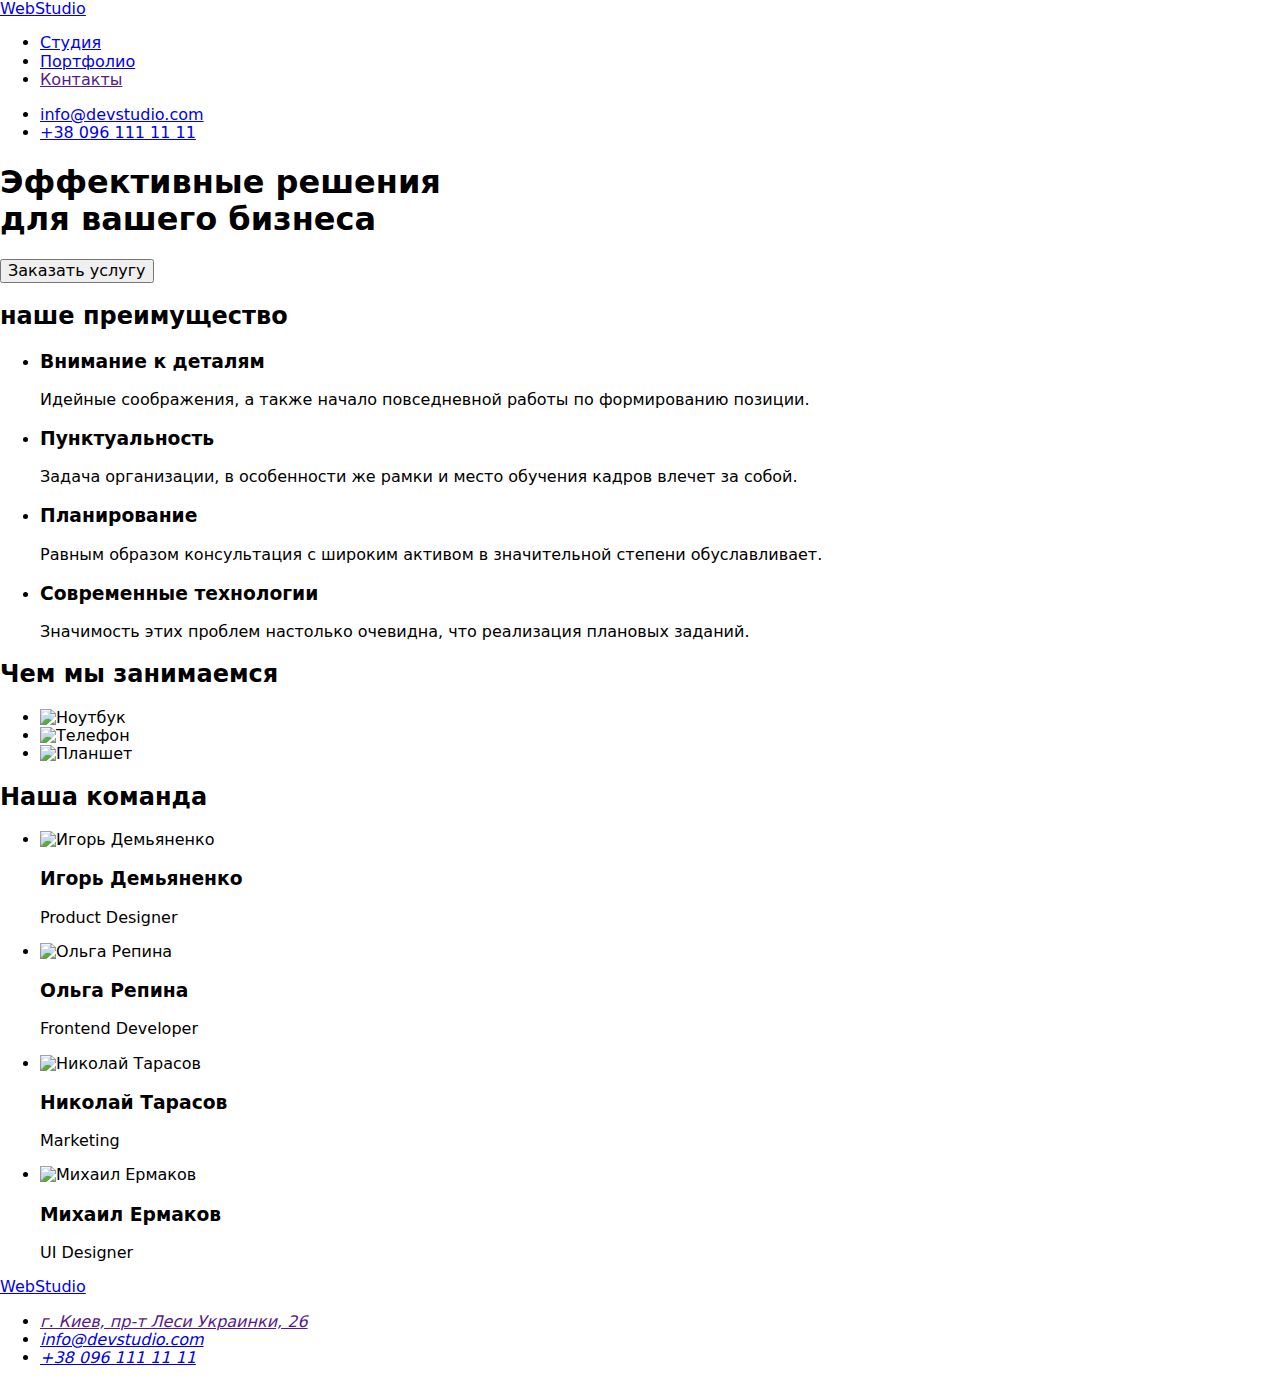
==== index.html @ e3a3846b "Create index.html" ====
<!DOCTYPE html>
<html lang="ru">
  <head>
    <link
      rel="stylesheet"
      href="https://cdn.jsdelivr.net/npm/modern-normalize@1.1.0/modern-normalize.css"
    />
    <link rel="preconnect" href="https://fonts.googleapis.com" />
    <link rel="preconnect" href="https://fonts.gstatic.com" crossorigin />
    <link
      href="https://fonts.googleapis.com/css2?family=Raleway:wght@700&family=Roboto:wght@400;500;700;900&display=swap"
      rel="stylesheet"
    />
    <meta charset="UTF-8" />
    <meta http-equiv="X-UA-Compatible" content="IE=edge" />
    <meta name="viewport" content="width=device-width, initial-scale=1.0" />
    <title>Студия</title>
    <link rel="stylesheet" href="./css/style.css" />
  </head>
  <body>
    <!--Шапка-->
    <header class="header-page">
      <div class="container main-nav">
        <a class="logo" href="./index.html"
          >Web<span class="logo-black">Studio</span></a
        >
        <nav class="nav">
          <ul class="site-nav">
            <li class="item">
              <a class="site-nav-link current" href="./index.html">Студия</a>
            </li>
            <li class="item">
              <a class="site-nav-link" href="./portfolio.html">Портфолио</a>
            </li>
            <li class="item"><a class="site-nav-link" href="">Контакты</a></li>
          </ul>
        </nav>
        <ul class="header-contacts">
          <li class="header-contacts-item">
            <a class="header-contacts-link" href="maito:info@devstudio.com"
              >info@devstudio.com</a
            >
          </li>
          <li class="header-contacts-item">
            <a class="header-contacts-link" href="tel:+380961111111"
              >+38 096 111 11 11</a
            >
          </li>
        </ul>
      </div>
    </header>
    <!--Main-->
    <main>
      <!--Заказ услуг-->
      <section class="order">
        <div class="container">
          <h1 class="hero-title">
            Эффективные решения <br />для вашего бизнеса
          </h1>
          <button class="order-btn" type="button">Заказать услугу</button>
        </div>
      </section>
      <!--наше преимущество-->
      <section class="section">
        <div class="container">
          <h2 class="visually-hidden">наше преимущество</h2>
          <ul class="features">
            <li class="features-item">
              <h3 class="features-title">Внимание к деталям</h3>
              <p class="description">
                Идейные соображения, а также начало повседневной работы по
                формированию позиции.
              </p>
            </li>
            <li class="features-item">
              <h3 class="features-title">Пунктуальность</h3>
              <p class="description">
                Задача организации, в особенности же рамки и место обучения
                кадров влечет за собой.
              </p>
            </li>
            <li class="features-item">
              <h3 class="features-title">Планирование</h3>
              <p class="description">
                Равным образом консультация с широким активом в значительной
                степени обуславливает.
              </p>
            </li>
            <li class="features-item">
              <h3 class="features-title">Современные технологии</h3>
              <p class="description">
                Значимость этих проблем настолько очевидна, что реализация
                плановых заданий.
              </p>
            </li>
          </ul>
        </div>
      </section>
      <!--Чем мы занимаемся-->
      <section class="section work-section">
        <div class="container">
          <h2 class="section-title">Чем мы занимаемся</h2>
          <ul class="work">
            <li class="work-item">
              <img
                src="./image/box1.jpg"
                alt="Ноутбук"
                width="370"
                height="294"
              />
            </li>
            <li class="work-item">
              <img
                src="./image/box2.jpg"
                alt="Телефон"
                width="370"
                height="294"
              />
            </li>
            <li class="work-item">
              <img
                src="./image/box3.jpg"
                alt="Планшет"
                width="370"
                height="294"
              />
            </li>
          </ul>
        </div>
      </section>
      <!--Наша команда-->
      <section class="section section-team">
        <div class="container">
          <h2 class="section-title">Наша команда</h2>
          <ul class="team">
            <li class="team-item">
              <img
                src="./image/igor.jpg"
                alt="Игорь Демьяненко"
                width="270"
                height="260"
              />
              <div class="team-container">
                <h3 class="team-title">Игорь Демьяненко</h3>
                <p class="team-profession">Product Designer</p>
              </div>
            </li>
            <li class="team-item">
              <img
                src="./image/olga.jpg"
                alt="Ольга Репина"
                width="270"
                height="260"
              />
              <div class="team-container">
                <h3 class="team-title">Ольга Репина</h3>
                <p class="team-profession">Frontend Developer</p>
              </div>
            </li>
            <li class="team-item">
              <img
                src="./image/nikolaj.jpg"
                alt="Николай Тарасов"
                width="270"
                height="260"
              />
              <div class="team-container">
                <h3 class="team-title">Николай Тарасов</h3>
                <p class="team-profession">Marketing</p>
              </div>
            </li>
            <li class="team-item">
              <img
                src="./image/misha.jpg"
                alt="Михаил Ермаков"
                width="270"
                height="260"
              />
              <div class="team-container">
                <h3 class="team-title">Михаил Ермаков</h3>
                <p class="team-profession">UI Designer</p>
              </div>
            </li>
          </ul>
        </div>
      </section>
    </main>
    <!--Футер-->
    <footer class="footer">
      <div class="container">
        <a class="logo" href="./index.html"
          >Web<span class="logo-white">Studio</span></a
        >
        <address class="address">
          <ul class="address-list">
            <li class="address-item">
              <a class="address-a" href="">г. Киев, пр-т Леси Украинки, 26</a>
            </li>
            <li class="address-item">
              <a class="contacts-a" href="maito:info@devstudio.com"
                >info@devstudio.com</a
              >
            </li>
            <li class="address-item">
              <a class="contacts-a" href="tel:+380961111111"
                >+38 096 111 11 11</a
              >
            </li>
          </ul>
        </address>
      </div>
    </footer>
  </body>
</html>
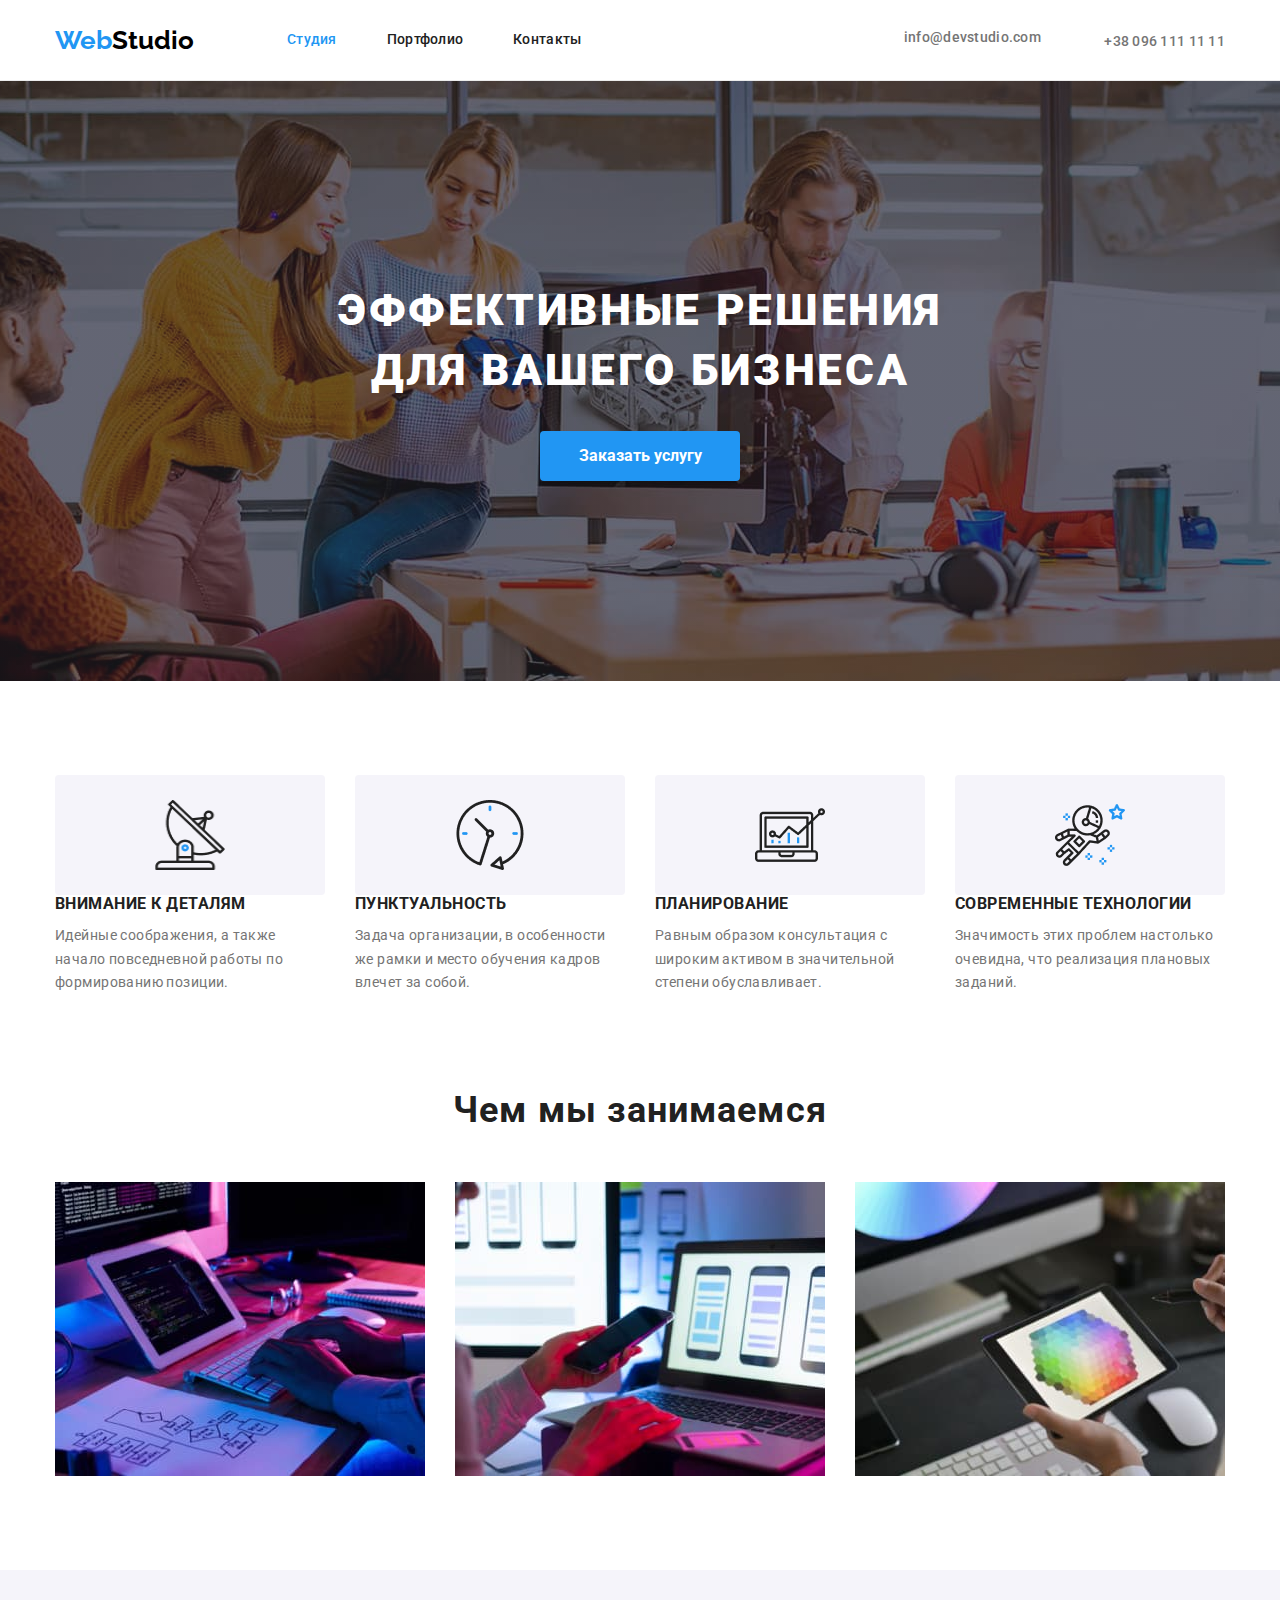
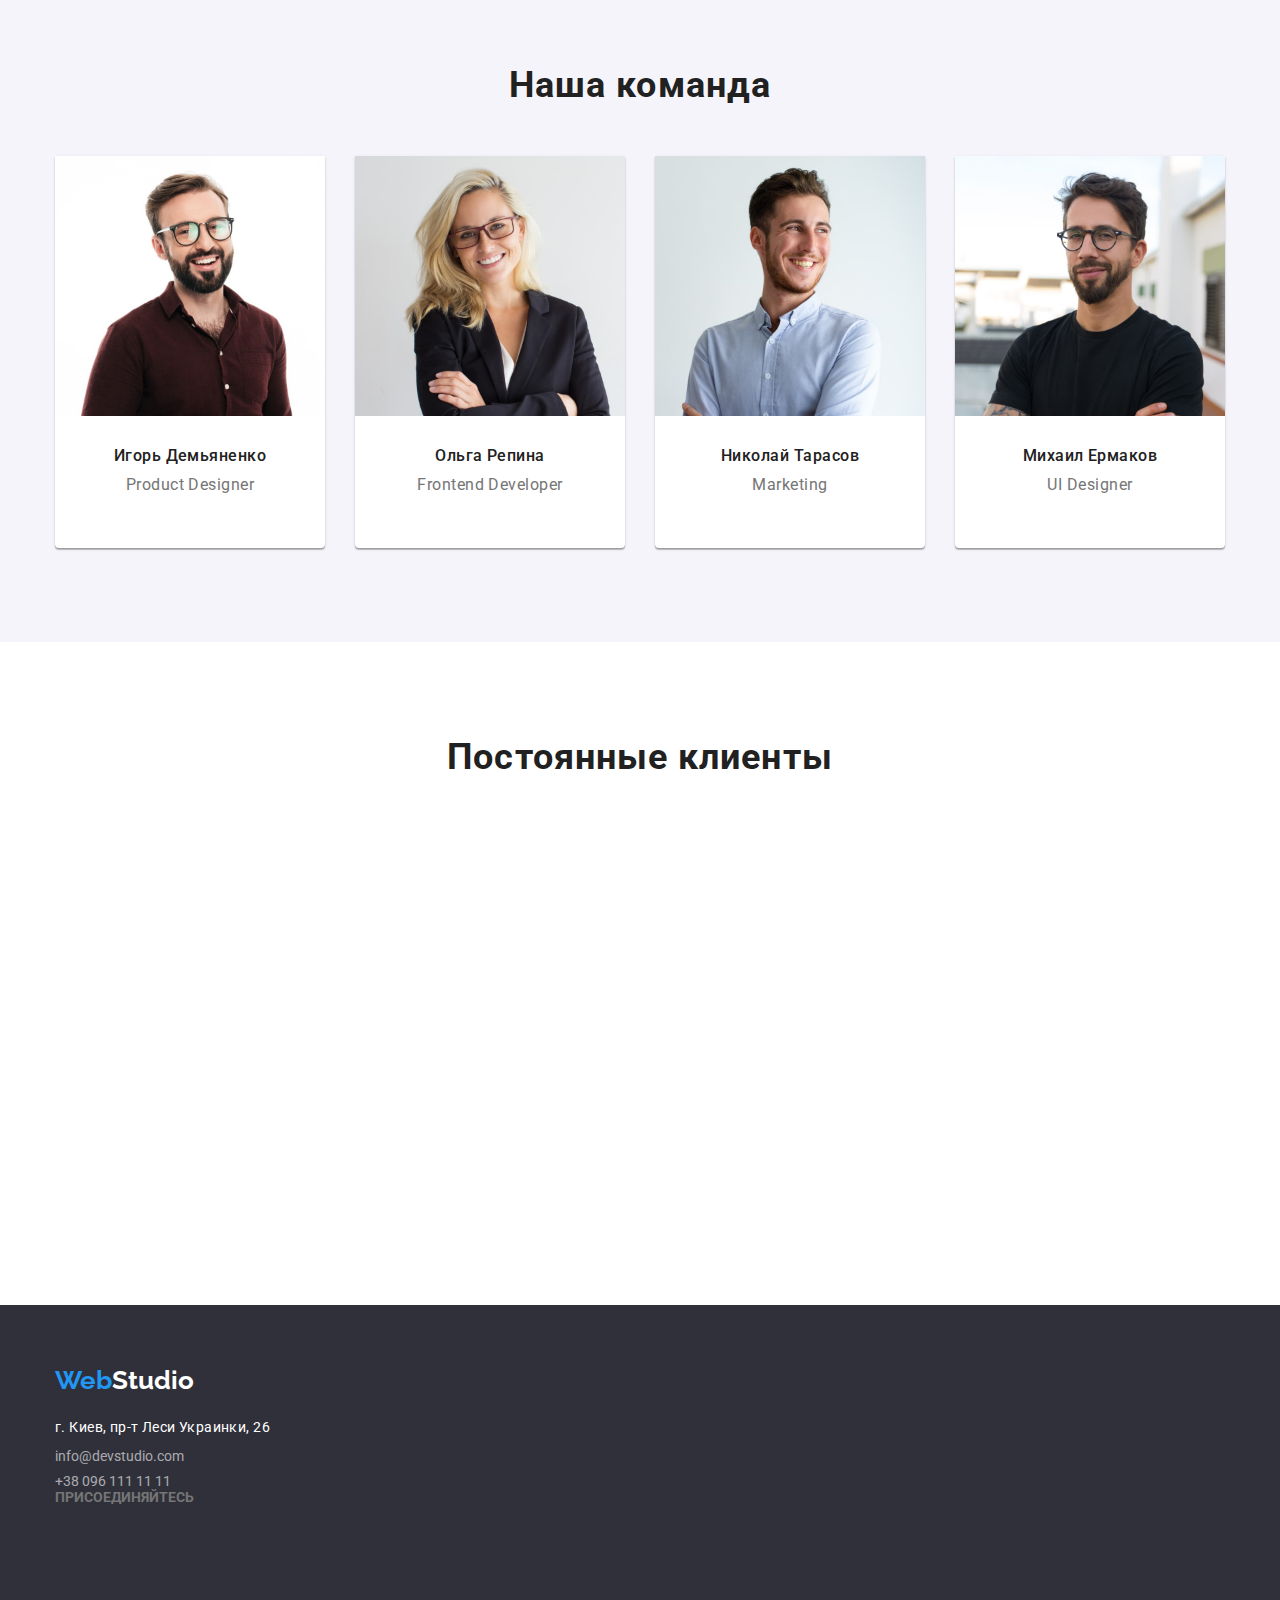
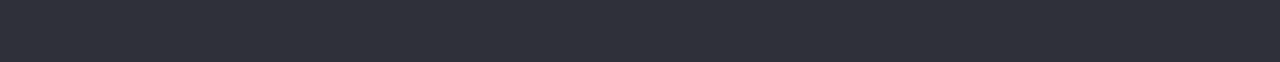
==== commit 869b061e: "Update index.html" ====
--- a/index.html
+++ b/index.html
@@ -38,13 +38,19 @@
         <ul class="header-contacts">
           <li class="header-contacts-item">
             <a class="header-contacts-link" href="maito:info@devstudio.com"
-              >info@devstudio.com</a
-            >
+              ><svg class="icon-mail" width="16" height="12">
+                <use href="./image/icon.svg#icon-mail"></use>
+              </svg>
+              info@devstudio.com
+            </a>
           </li>
           <li class="header-contacts-item">
-            <a class="header-contacts-link" href="tel:+380961111111"
-              >+38 096 111 11 11</a
-            >
+            <a class="header-contacts-link" href="tel:+380961111111">
+              <svg class="icon-smartphone" width="10" height="16">
+                <use href="./image/icon.svg#icon-smartphone"></use>
+              </svg>
+              +38 096 111 11 11
+            </a>
           </li>
         </ul>
       </div>
@@ -143,6 +149,28 @@
               <div class="team-container">
                 <h3 class="team-title">Игорь Демьяненко</h3>
                 <p class="team-profession">Product Designer</p>
+                <div class="icon-list">
+                  <a class="icon-link" href="">
+                    <svg class="icon" width="20" height="20">
+                      <use href="./image/icon.svg#icon-instagram"></use>
+                    </svg>
+                  </a>
+                  <a class="icon-link" href="">
+                    <svg class="icon" width="20" height="20">
+                      <use href="./image/icon.svg#icon-twiter"></use>
+                    </svg>
+                  </a>
+                  <a class="icon-link" href="">
+                    <svg class="icon" width="20" height="20">
+                      <use href="./image/icon.svg#icon-facebook"></use>
+                    </svg>
+                  </a>
+                  <a class="icon-link" href="">
+                    <svg class="icon" width="20" height="20">
+                      <use href="./image/icon.svg#icon-linkedin"></use>
+                    </svg>
+                  </a>
+                </div>
               </div>
             </li>
             <li class="team-item">
@@ -155,6 +183,28 @@
               <div class="team-container">
                 <h3 class="team-title">Ольга Репина</h3>
                 <p class="team-profession">Frontend Developer</p>
+                <div class="icon-list">
+                  <a class="icon-link" href="">
+                    <svg class="icon" width="20" height="20">
+                      <use href="./image/icon.svg#icon-instagram"></use>
+                    </svg>
+                  </a>
+                  <a class="icon-link" href="">
+                    <svg class="icon" width="20" height="20">
+                      <use href="./image/icon.svg#icon-twiter"></use>
+                    </svg>
+                  </a>
+                  <a class="icon-link" href="">
+                    <svg class="icon" width="20" height="20">
+                      <use href="./image/icon.svg#icon-facebook"></use>
+                    </svg>
+                  </a>
+                  <a class="icon-link" href="">
+                    <svg class="icon" width="20" height="20">
+                      <use href="./image/icon.svg#icon-linkedin"></use>
+                    </svg>
+                  </a>
+                </div>
               </div>
             </li>
             <li class="team-item">
@@ -167,6 +217,28 @@
               <div class="team-container">
                 <h3 class="team-title">Николай Тарасов</h3>
                 <p class="team-profession">Marketing</p>
+                <div class="icon-list">
+                  <a class="icon-link" href="">
+                    <svg class="icon" width="20" height="20">
+                      <use href="./image/icon.svg#icon-instagram"></use>
+                    </svg>
+                  </a>
+                  <a class="icon-link" href="">
+                    <svg class="icon" width="20" height="20">
+                      <use href="./image/icon.svg#icon-twiter"></use>
+                    </svg>
+                  </a>
+                  <a class="icon-link" href="">
+                    <svg class="icon" width="20" height="20">
+                      <use href="./image/icon.svg#icon-facebook"></use>
+                    </svg>
+                  </a>
+                  <a class="icon-link" href="">
+                    <svg class="icon" width="20" height="20">
+                      <use href="./image/icon.svg#icon-linkedin"></use>
+                    </svg>
+                  </a>
+                </div>
               </div>
             </li>
             <li class="team-item">
@@ -179,7 +251,79 @@
               <div class="team-container">
                 <h3 class="team-title">Михаил Ермаков</h3>
                 <p class="team-profession">UI Designer</p>
+                <div class="icon-list">
+                  <a class="icon-link" href="">
+                    <svg class="icon" width="20" height="20">
+                      <use href="./image/icon.svg#icon-instagram"></use>
+                    </svg>
+                  </a>
+                  <a class="icon-link" href="">
+                    <svg class="icon" width="20" height="20">
+                      <use href="./image/icon.svg#icon-twiter"></use>
+                    </svg>
+                  </a>
+                  <a class="icon-link" href="">
+                    <svg class="icon" width="20" height="20">
+                      <use href="./image/icon.svg#icon-facebook"></use>
+                    </svg>
+                  </a>
+                  <a class="icon-link" href="">
+                    <svg class="icon" width="20" height="20">
+                      <use href="./image/icon.svg#icon-linkedin"></use>
+                    </svg>
+                  </a>
+                </div>
               </div>
+            </li>
+          </ul>
+        </div>
+      </section>
+      <!-- Постоянные клиенты -->
+      <section class="section">
+        <div class="container">
+          <h2 class="section-title">Постоянные клиенты</h2>
+          <ul class="klient-list">
+            <li class="klient-item">
+              <a class="klient-link" href=""
+                ><svg width="106" height="60">
+                  <use href="./image/icon.svg#icon-client1"></use>
+                </svg>
+              </a>
+            </li>
+            <li class="klient-item">
+              <a class="klient-link" href=""
+                ><svg width="106" height="60">
+                  <use href="./image/icon.svg#icon-client2"></use>
+                </svg>
+              </a>
+            </li>
+            <li class="klient-item">
+              <a class="klient-link" href=""
+                ><svg width="106" height="60">
+                  <use href="./image/icon.svg#icon-client3"></use>
+                </svg>
+              </a>
+            </li>
+            <li class="klient-item">
+              <a class="klient-link" href=""
+                ><svg width="106" height="60">
+                  <use href="./image/icon.svg#icon-client4"></use>
+                </svg>
+              </a>
+            </li>
+            <li class="klient-item">
+              <a class="klient-link" href=""
+                ><svg width="106" height="60">
+                  <use href="./image/icon.svg#icon-client5"></use>
+                </svg>
+              </a>
+            </li>
+            <li class="klient-item">
+              <a class="klient-link" href=""
+                ><svg width="106" height="60">
+                  <use href="./image/icon.svg#icon-client6"></use>
+                </svg>
+              </a>
             </li>
           </ul>
         </div>
@@ -187,27 +331,62 @@
     </main>
     <!--Футер-->
     <footer class="footer">
-      <div class="container">
-        <a class="logo" href="./index.html"
-          >Web<span class="logo-white">Studio</span></a
-        >
-        <address class="address">
-          <ul class="address-list">
-            <li class="address-item">
-              <a class="address-a" href="">г. Киев, пр-т Леси Украинки, 26</a>
-            </li>
-            <li class="address-item">
-              <a class="contacts-a" href="maito:info@devstudio.com"
-                >info@devstudio.com</a
-              >
-            </li>
-            <li class="address-item">
-              <a class="contacts-a" href="tel:+380961111111"
-                >+38 096 111 11 11</a
-              >
-            </li>
-          </ul>
-        </address>
+      <div class="container footer-block">
+        <div class="footer-address">
+          <a class="logo" href="./index.html"
+            >Web<span class="logo-white">Studio</span></a
+          >
+          <address class="address">
+            <ul class="address-list">
+              <li class="address-item">
+                <a class="address-a" href="">г. Киев, пр-т Леси Украинки, 26</a>
+              </li>
+              <li class="address-item">
+                <a class="contacts-a" href="maito:info@devstudio.com"
+                  >info@devstudio.com</a
+                >
+              </li>
+              <li class="address-item">
+                <a class="contacts-a" href="tel:+380961111111"
+                  >+38 096 111 11 11</a
+                >
+              </li>
+            </ul>
+          </address>
+        </div>
+        <div class="footer-social">
+          <strong class="strong">ПРИСОЕДИНЯЙТЕСЬ</strong>
+          <ul class="footer-list">
+            <li>
+              <a class="footer-soc-link" href="">
+                <svg width="20" height="20">
+                  <use href="./image/icon.svg#icon-instagram"></use>
+                </svg>
+              </a>
+            </li>
+            <li>
+              <a class="footer-soc-link" href="">
+                <svg width="20" height="20">
+                  <use href="./image/icon.svg#icon-twiter"></use>
+                </svg>
+              </a>
+            </li>
+            <li>
+              <a class="footer-soc-link" href="">
+                <svg width="20" height="20">
+                  <use href="./image/icon.svg#icon-facebook"></use>
+                </svg>
+              </a>
+            </li>
+            <li>
+              <a class="footer-soc-link" href="">
+                <svg width="20" height="20">
+                  <use href="./image/icon.svg#icon-linkedin"></use>
+                </svg>
+              </a>
+            </li>
+          </ul>
+        </div>
       </div>
     </footer>
   </body>
--- a/css/style.css
+++ b/css/style.css
@@ -0,0 +1,375 @@
+:root {
+  --primary-text-color: #757575;
+  --title-text-color: #212121;
+  --accent-color: #2196f3;
+  --primary-white-color: #ffffff;
+  --background-color-secondary: #2f303a;
+  --bachgroun-button-portfolio: #f5f4fa;
+  --section-services-gap: 30px;
+}
+body {
+  font-family: Roboto, sans-serif;
+  font-size: 14px;
+  line-height: 1.14;
+
+  color: var(--primary-text-color);
+  background-color: var(--primary-white-color);
+}
+h1,
+h2,
+h3,
+h4,
+ul,
+li,
+p {
+  margin-top: 0px;
+  margin-bottom: 0px;
+}
+img {
+  display: block;
+  max-width: 100%;
+  height: auto;
+}
+a {
+  text-decoration: none;
+}
+ul {
+  list-style: none;
+  padding: 0px;
+  margin: 0px;
+}
+
+.container {
+  width: 1200px;
+  margin: 0px auto;
+  padding: 0px 15px;
+}
+.section {
+  padding-top: 94px;
+  padding-bottom: 94px;
+}
+.header-page {
+  border-bottom-width: 1px;
+  border-bottom-style: solid;
+  border-bottom-color: #ececec;
+}
+.main-nav {
+  display: flex;
+  align-items: center;
+  justify-content: flex-start;
+}
+
+.logo {
+  color: var(--accent-color);
+  font-family: Raleway, sans-serif;
+  font-weight: 700;
+  font-size: 26px;
+  line-height: 1.19;
+}
+.logo-black {
+  color: #000000;
+}
+.logo-white {
+  color: var(--primary-white-color);
+}
+
+/* site nav */
+.nav {
+  margin-left: 93px;
+}
+.site-nav {
+  display: flex;
+}
+.site-nav .item:not(:last-child) {
+  margin-right: 50px;
+}
+.site-nav-link {
+  display: block;
+  padding-top: 32px;
+  padding-bottom: 32px;
+
+  color: var(--title-text-color);
+  font-weight: 500;
+  letter-spacing: 0.02em;
+}
+.site-nav-link:hover,
+.site-nav-link:focus {
+  color: var(--accent-color);
+}
+
+.site-nav-link.current {
+  color: var(--accent-color);
+}
+
+/* Header contacts */
+.header-contacts {
+  display: flex;
+  margin-left: auto;
+}
+.header-contacts-item:not(:first-child) {
+  margin-left: 50px;
+}
+.header-contacts-link {
+  color: var(--primary-text-color);
+  font-weight: 500;
+  letter-spacing: 0.02em;
+}
+.header-contacts-link:hover,
+.header-contacts-link:focus {
+  color: var(--accent-color);
+}
+
+/* Заказ услуг */
+.order {
+  max-width: 1600px;
+  height: 600px;
+  margin-left: auto;
+  margin-right: auto;
+  /* background: var(--background-color-secondary); */
+  background-image: linear-gradient(
+      to right,
+      rgba(47, 48, 58, 0.4),
+      rgba(47, 48, 58, 0.4)
+    ),
+    url(../image/hero.jpg);
+
+  background-size: cover;
+  background-repeat: no-repeat;
+  background-position: center;
+
+  text-align: center;
+  padding-top: 200px;
+  padding-bottom: 200px;
+}
+
+.hero-title {
+  font-weight: 900;
+  font-size: 44px;
+  line-height: 1.36;
+  letter-spacing: 0.06em;
+  text-transform: uppercase;
+  color: var(--primary-white-color);
+}
+
+.order-btn {
+  background: var(--accent-color);
+  width: 200px;
+  height: 50px;
+  box-shadow: 0px 4px 4px rgba(0, 0, 0, 0.15);
+  border-radius: 4px;
+  border: none;
+  cursor: pointer;
+  color: var(--primary-white-color);
+  font-weight: 700;
+  font-size: 16px;
+  line-height: 30px;
+  margin-top: 30px;
+}
+
+/* наше преимущество------ */
+.visually-hidden {
+  position: absolute;
+  width: 1px;
+  height: 1px;
+  margin: -1px;
+  padding: 0;
+  overflow: hidden;
+  border: 0;
+  clip: rect(0 0 0 0);
+}
+.section-title {
+  color: var(--title-text-color);
+  font-weight: 700;
+  font-size: 36px;
+  line-height: 1.17;
+  text-align: center;
+  letter-spacing: 0.03em;
+  margin-bottom: 50px;
+}
+
+.features {
+  display: flex;
+}
+.features-item {
+  flex-basis: calc(100% / 4);
+}
+.features-item::before {
+  display: block;
+  content: "";
+  background-color: var(--bachgroun-button-portfolio);
+  background-repeat: no-repeat;
+  background-size: 70px 70px;
+  background-position: center;
+  height: 120px;
+  border-radius: 4px;
+}
+.features-item:nth-child(1)::before {
+  background-image: url(../image/features1.png);
+}
+.features-item:nth-child(2)::before {
+  background-image: url(../image/features2.png);
+}
+.features-item:nth-child(3)::before {
+  background-image: url(../image/features3.png);
+}
+.features-item:nth-child(4)::before {
+  background-image: url(../image/features4.png);
+}
+
+.features-item:not(:last-child) {
+  margin-right: var(--section-services-gap);
+}
+.features-title {
+  color: var(--title-text-color);
+  font-weight: 700;
+  letter-spacing: 0.03em;
+  text-transform: uppercase;
+}
+.description {
+  line-height: 1.71;
+  letter-spacing: 0.03em;
+  margin-top: 10px;
+}
+/* Чем мы занимаемся */
+.work-section {
+  padding-top: 0px;
+}
+.work {
+  display: flex;
+}
+.work-item:not(:last-child) {
+  margin-right: 30px;
+}
+
+/* Наша команда */
+.section-team {
+  padding: 94px 0px;
+  background: var(--bachgroun-button-portfolio);
+}
+.team {
+  display: flex;
+}
+.team-item:not(:last-child) {
+  margin-right: 30px;
+}
+
+.team-item {
+  background: var(--primary-white-color);
+  box-shadow: 0px 1px 3px rgba(0, 0, 0, 0.12), 0px 1px 1px rgba(0, 0, 0, 0.14),
+    0px 2px 1px rgba(0, 0, 0, 0.2);
+  border-radius: 0px 0px 4px 4px;
+}
+
+.team-container {
+  padding-top: 30px;
+  padding-bottom: 30px;
+}
+.team-title {
+  color: var(--title-text-color);
+  font-weight: 500;
+  font-size: 16px;
+  line-height: 1.19;
+  text-align: center;
+  letter-spacing: 0.03em;
+}
+.team-profession {
+  font-size: 16px;
+  line-height: 1.19;
+  text-align: center;
+  letter-spacing: 0.03em;
+
+  margin-top: 10px;
+}
+
+/* Футер */
+.footer {
+  padding-top: 60px;
+  padding-bottom: 60px;
+  background-color: var(--background-color-secondary);
+}
+
+.address {
+  margin-top: 20px;
+  font-style: inherit;
+}
+.address-list {
+}
+.address-item:not(:first-child) {
+  margin-top: 9px;
+}
+.address-a {
+  line-height: 1.71;
+  letter-spacing: 0.03em;
+  color: var(--primary-white-color);
+}
+.contacts-a {
+  color: rgba(255, 255, 255, 0.6);
+  font-style: normal;
+}
+
+/* Portfolio */
+
+.navigation {
+  display: flex;
+  justify-content: center;
+  margin-bottom: 50px;
+}
+
+.navigation-btn {
+  padding: 6px 22px;
+  font-weight: 500;
+  font-size: 16px;
+  line-height: 1.62;
+  color: var(--title-text-color);
+  background: var(--bachgroun-button-portfolio);
+  border: none;
+  border-radius: 4px;
+  text-align: center;
+  cursor: pointer;
+}
+
+.navigation-btn:focus,
+.navigation-btn:hover {
+  background-color: var(--accent-color);
+  color: var(--primary-white-color);
+  box-shadow: 0px 3px 1px rgba(0, 0, 0, 0.1), 0px 1px 2px rgba(0, 0, 0, 0.08),
+    0px 2px 2px rgba(0, 0, 0, 0.12);
+}
+.navigation-space:not(:last-child) {
+  margin-right: 10px;
+}
+
+.services {
+  display: flex;
+  flex-wrap: wrap;
+  margin-left: calc(-1 * var(--section-services-gap));
+  margin-top: calc(-1 * var(--section-services-gap));
+  /* filter: drop-shadow(0px 4px 4px rgba(0, 0, 0, 0.25)); */
+}
+
+.services-item {
+  flex-basis: calc(100% / 3 - var(--section-services-gap));
+  margin-left: var(--section-services-gap);
+  margin-top: var(--section-services-gap);
+
+  /* filter: drop-shadow(0px 4px 4px rgba(0, 0, 0, 0.25)); */
+}
+.services-content {
+  padding: 20px 24px;
+  border: 1px solid #eeeeee;
+}
+
+.title-portfolio {
+  font-weight: 700;
+  font-size: 18px;
+  line-height: 2;
+  letter-spacing: 0.06em;
+  color: var(--title-text-color);
+}
+
+.portfolio-services {
+  font-size: 16px;
+  line-height: 1.88;
+  letter-spacing: 0.03em;
+  margin-top: 4px;
+}
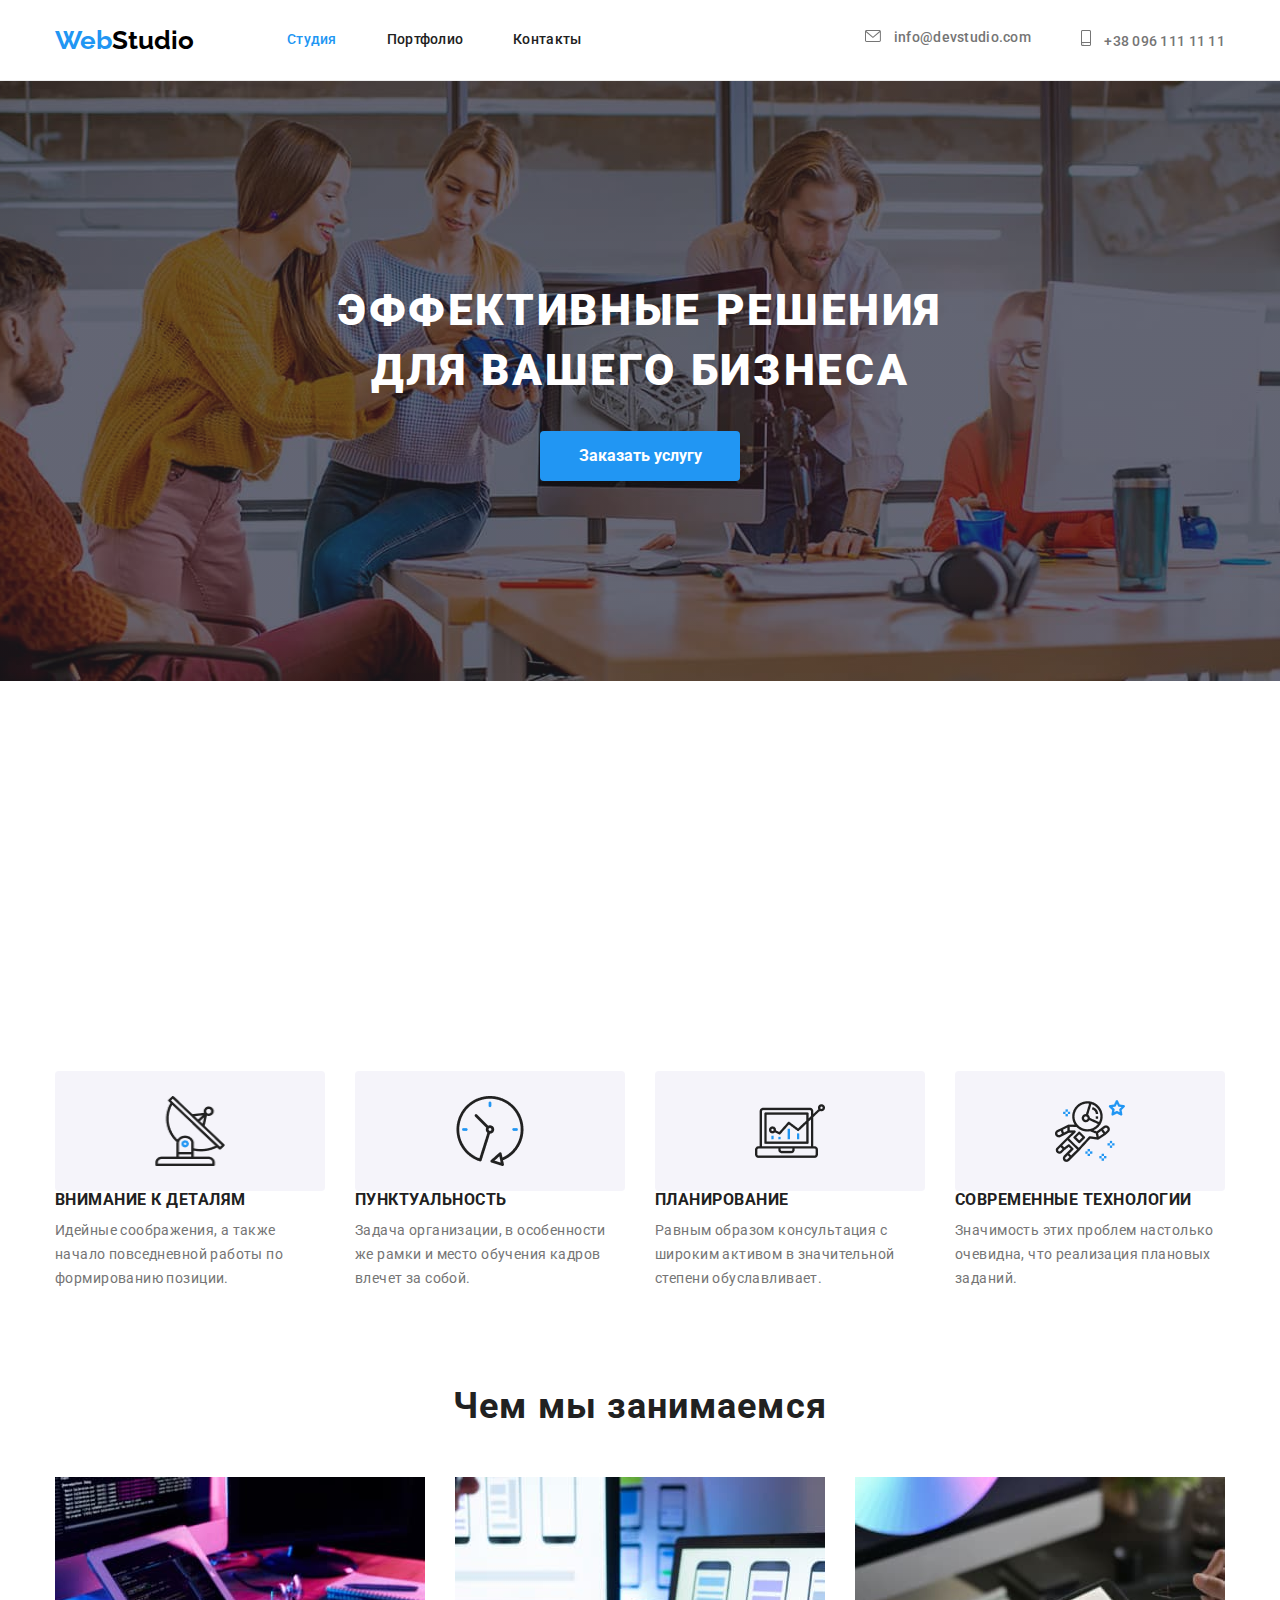
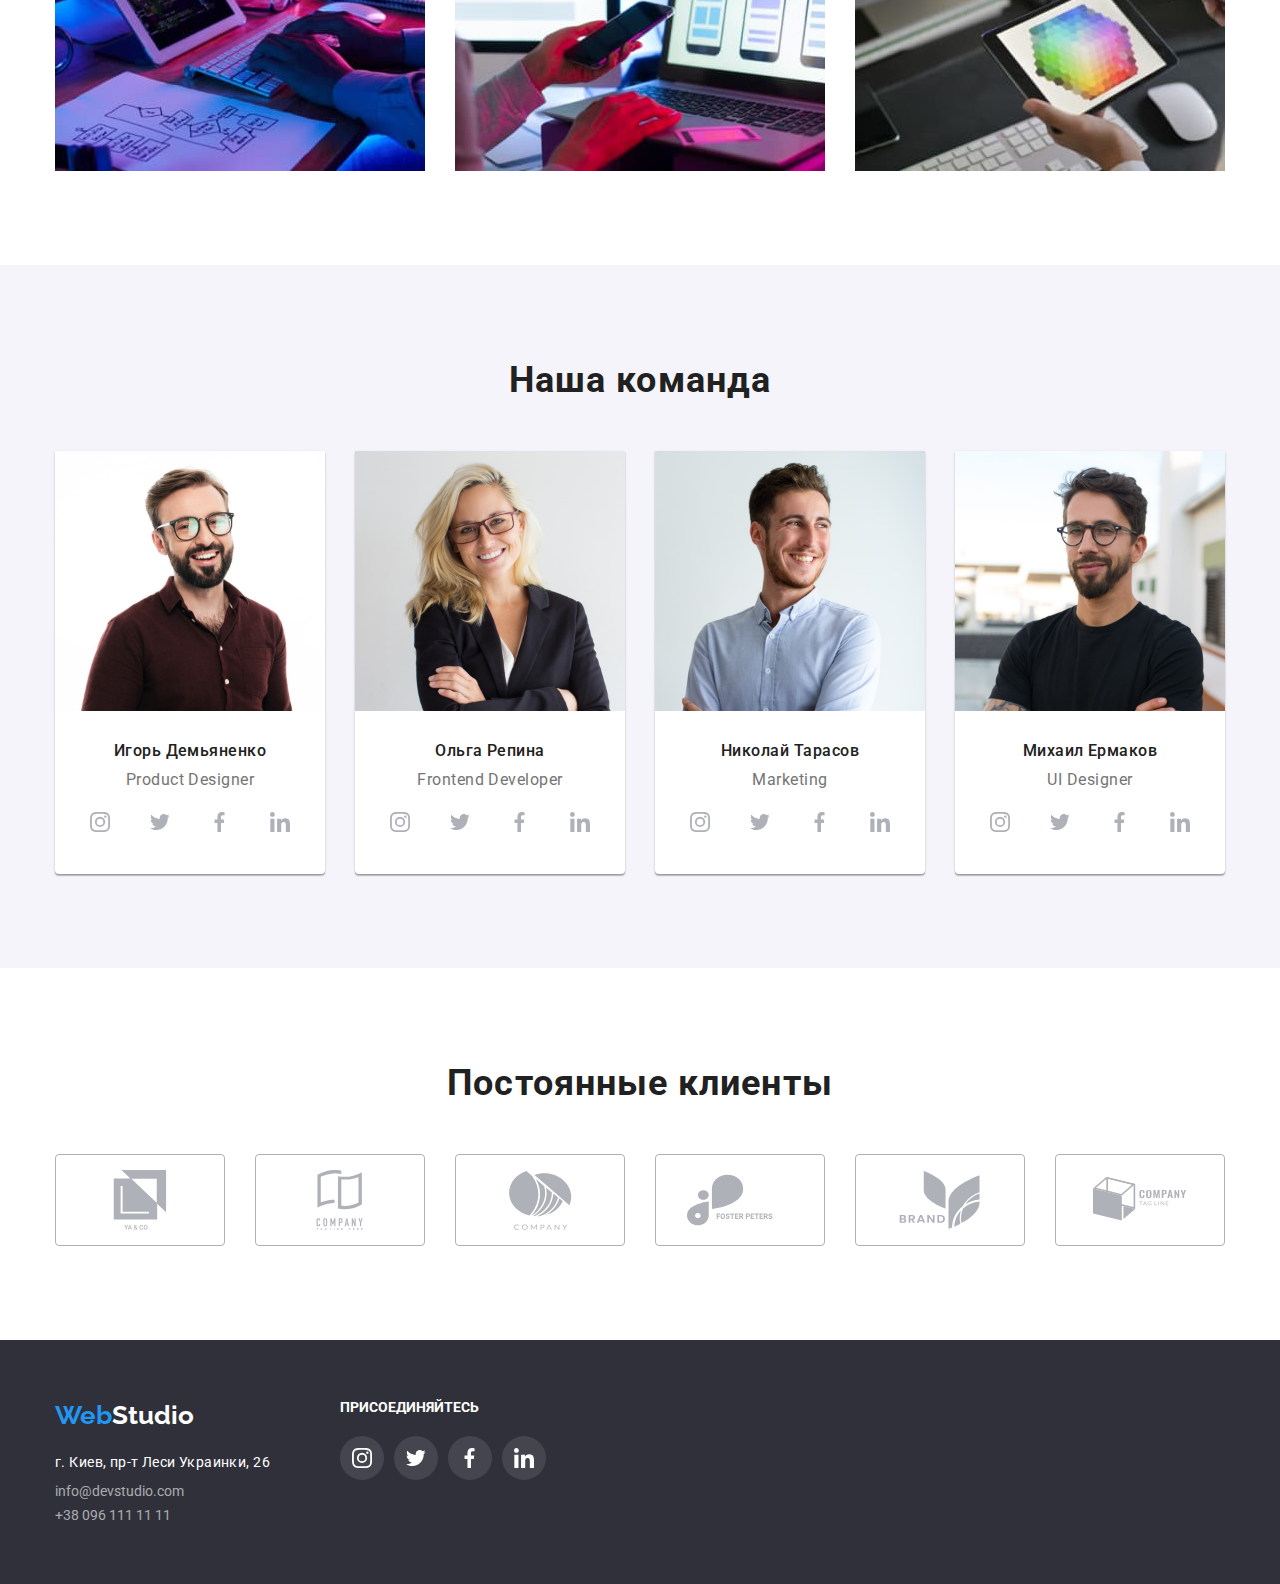
==== commit b19a961c: "Update index.html" ====
--- a/index.html
+++ b/index.html
@@ -70,6 +70,28 @@
       <section class="section">
         <div class="container">
           <h2 class="visually-hidden">наше преимущество</h2>
+          <ul class="features-icon-list">
+            <li class="features-icon">
+              <svg width="70" height="70">
+                <use href="./image/icon.svg#icon-features1"></use>
+              </svg>
+            </li>
+            <li class="features-icon">
+              <svg width="70" height="70">
+                <use href="./image/icon.svg#icon-features2"></use>
+              </svg>
+            </li>
+            <li class="features-icon">
+              <svg width="70" height="70">
+                <use href="./image/icon.svg#icon-features3"></use>
+              </svg>
+            </li>
+            <li class="features-icon">
+              <svg width="70" height="70">
+                <use href="./image/icon.svg#icon-features4"></use>
+              </svg>
+            </li>
+          </ul>
           <ul class="features">
             <li class="features-item">
               <h3 class="features-title">Внимание к деталям</h3>
--- a/css/style.css
+++ b/css/style.css
@@ -6,6 +6,7 @@
   --background-color-secondary: #2f303a;
   --bachgroun-button-portfolio: #f5f4fa;
   --section-services-gap: 30px;
+  --icon-background: #afb1b8;
 }
 body {
   font-family: Roboto, sans-serif;
@@ -73,7 +74,7 @@
   color: var(--primary-white-color);
 }
 
-/* site nav */
+/* ---------site nav--------- */
 .nav {
   margin-left: 93px;
 }
@@ -100,12 +101,43 @@
 .site-nav-link.current {
   color: var(--accent-color);
 }
+/* -----------ICON------------ */
+.icon-mail,
+.icon-smartphone {
+  fill: currentColor;
+  margin-right: 10px;
+}
+.icon-list {
+  display: flex;
+  justify-content: center;
+}
+.icon-link {
+  display: flex;
+  justify-content: center;
+  align-items: center;
+  margin-top: 10px;
+  border-radius: 22px;
+  height: 44px;
+  width: 44px;
+  background-color: var(--primary-white-color);
+  fill: var(--icon-background);
+}
+.icon-link:not(:last-child) {
+  margin-right: 16px;
+}
+
+.icon-link:hover,
+.icon-link:focus {
+  fill: var(--primary-white-color);
+  background-color: var(--accent-color);
+}
 
 /* Header contacts */
 .header-contacts {
   display: flex;
   margin-left: auto;
 }
+
 .header-contacts-item:not(:first-child) {
   margin-left: 50px;
 }
@@ -280,12 +312,65 @@
 
   margin-top: 10px;
 }
-
-/* Футер */
+/*--------Постоянные клиенты--------  */
+.klient-list {
+  display: flex;
+  justify-content: center;
+}
+.klient-item:not(:last-child) {
+  margin-right: 30px;
+}
+.klient-link {
+  display: flex;
+  justify-content: center;
+  align-items: center;
+  width: 170px;
+  height: 92px;
+  border: 1px solid var(--icon-background);
+  border-radius: 4px;
+  color: var(--icon-background);
+  fill: currentColor;
+}
+.klient-link:focus,
+.klient-link:hover {
+  fill: var(--accent-color);
+  border-color: var(--accent-color);
+}
+/* ----------------Футер---------- */
 .footer {
   padding-top: 60px;
   padding-bottom: 60px;
   background-color: var(--background-color-secondary);
+}
+.footer-block {
+  display: flex;
+}
+.footer-address {
+  margin-right: 70px;
+}
+.strong {
+  color: var(--primary-white-color);
+}
+.footer-list {
+  display: flex;
+  margin-top: 20px;
+}
+
+.footer-soc-link {
+  display: flex;
+  justify-content: center;
+  align-items: center;
+  margin-right: 10px;
+  border-radius: 22px;
+  height: 44px;
+  width: 44px;
+  fill: var(--primary-white-color);
+  background-color: rgba(255, 255, 255, 0.1);
+}
+
+.footer-soc-link:hover,
+.footer-soc-link:focus {
+  background-color: var(--accent-color);
 }
 
 .address {
@@ -351,8 +436,15 @@
   flex-basis: calc(100% / 3 - var(--section-services-gap));
   margin-left: var(--section-services-gap);
   margin-top: var(--section-services-gap);
-
-  /* filter: drop-shadow(0px 4px 4px rgba(0, 0, 0, 0.25)); */
+}
+.services-link {
+}
+.services-link:hover,
+.services-link:focus {
+  display: block;
+  box-sizing: border-box;
+  box-shadow: 0px 1px 1px rgb(0 0 0 / 12%), 0px 4px 4px rgb(0 0 0 / 6%),
+    1px 4px 6px rgb(0 0 0 / 16%);
 }
 .services-content {
   padding: 20px 24px;
@@ -372,4 +464,5 @@
   line-height: 1.88;
   letter-spacing: 0.03em;
   margin-top: 4px;
-}
+  color: var(--primary-text-color);
+}
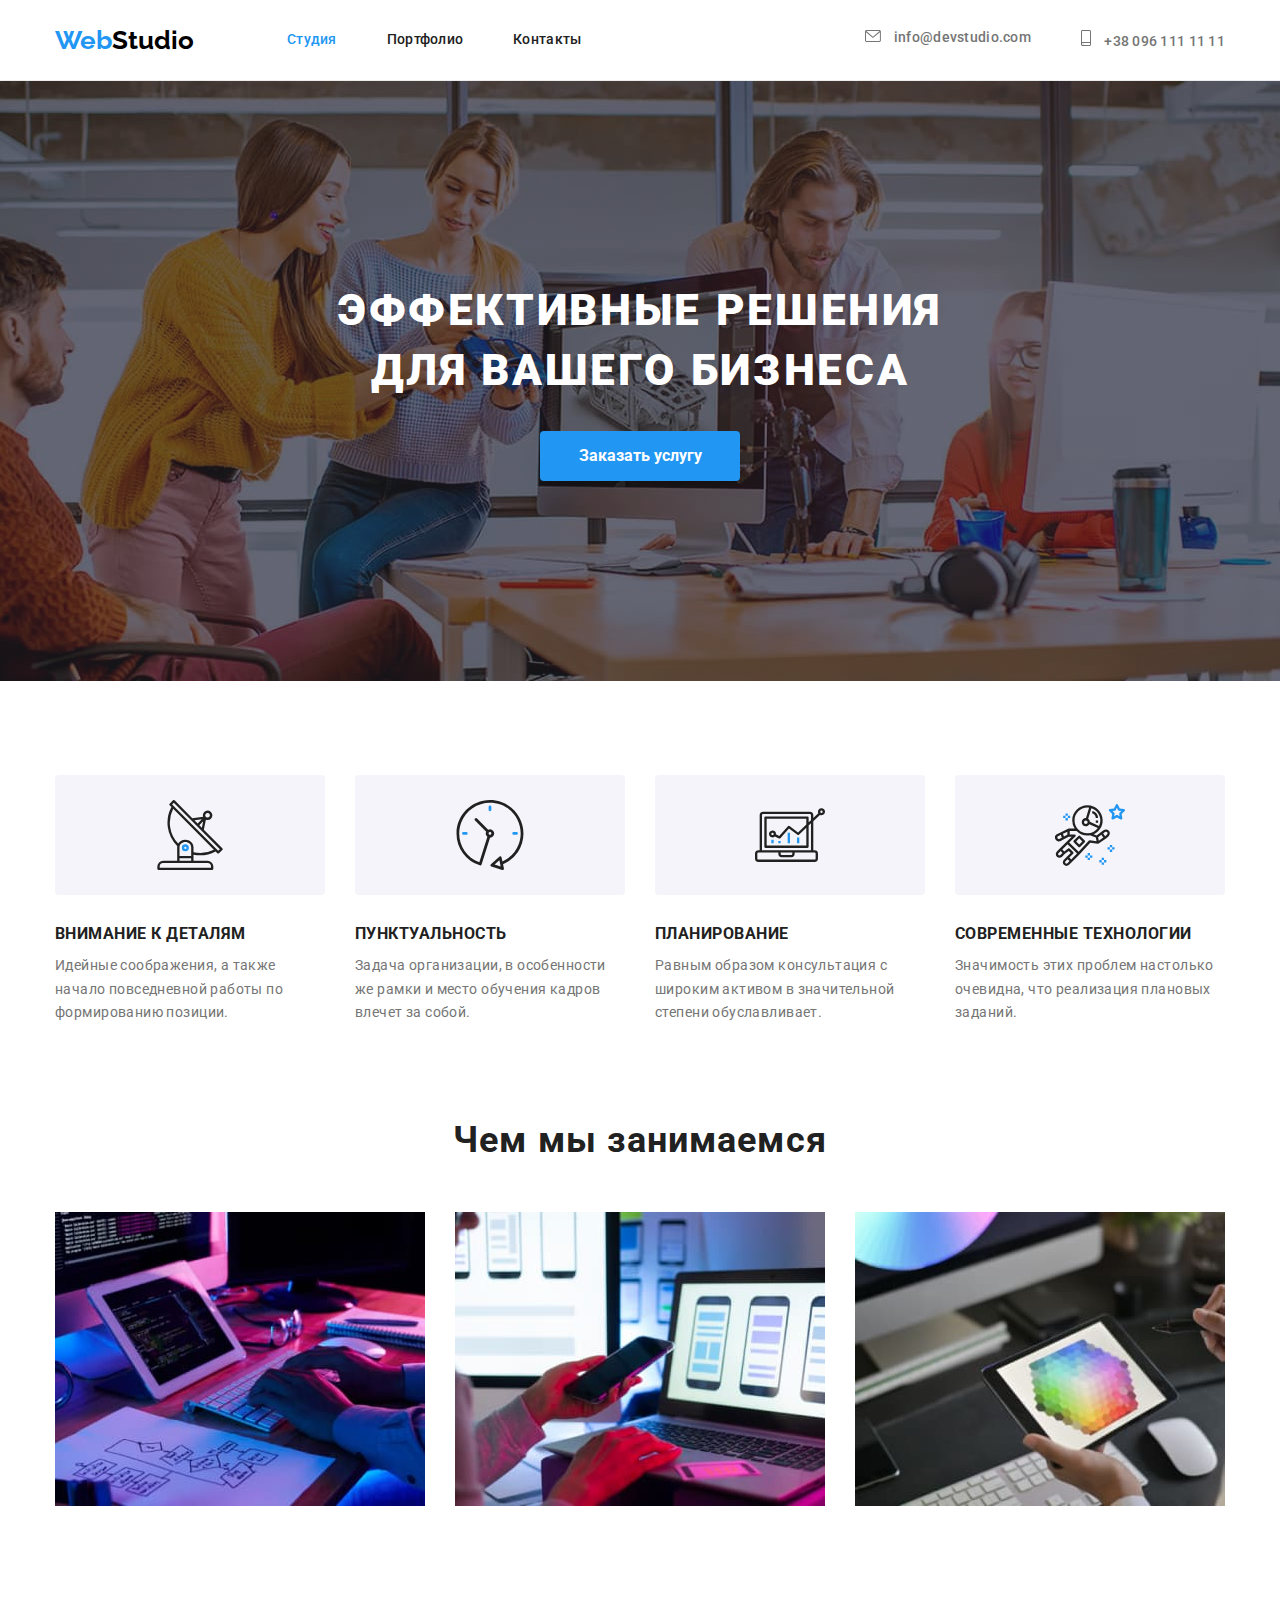
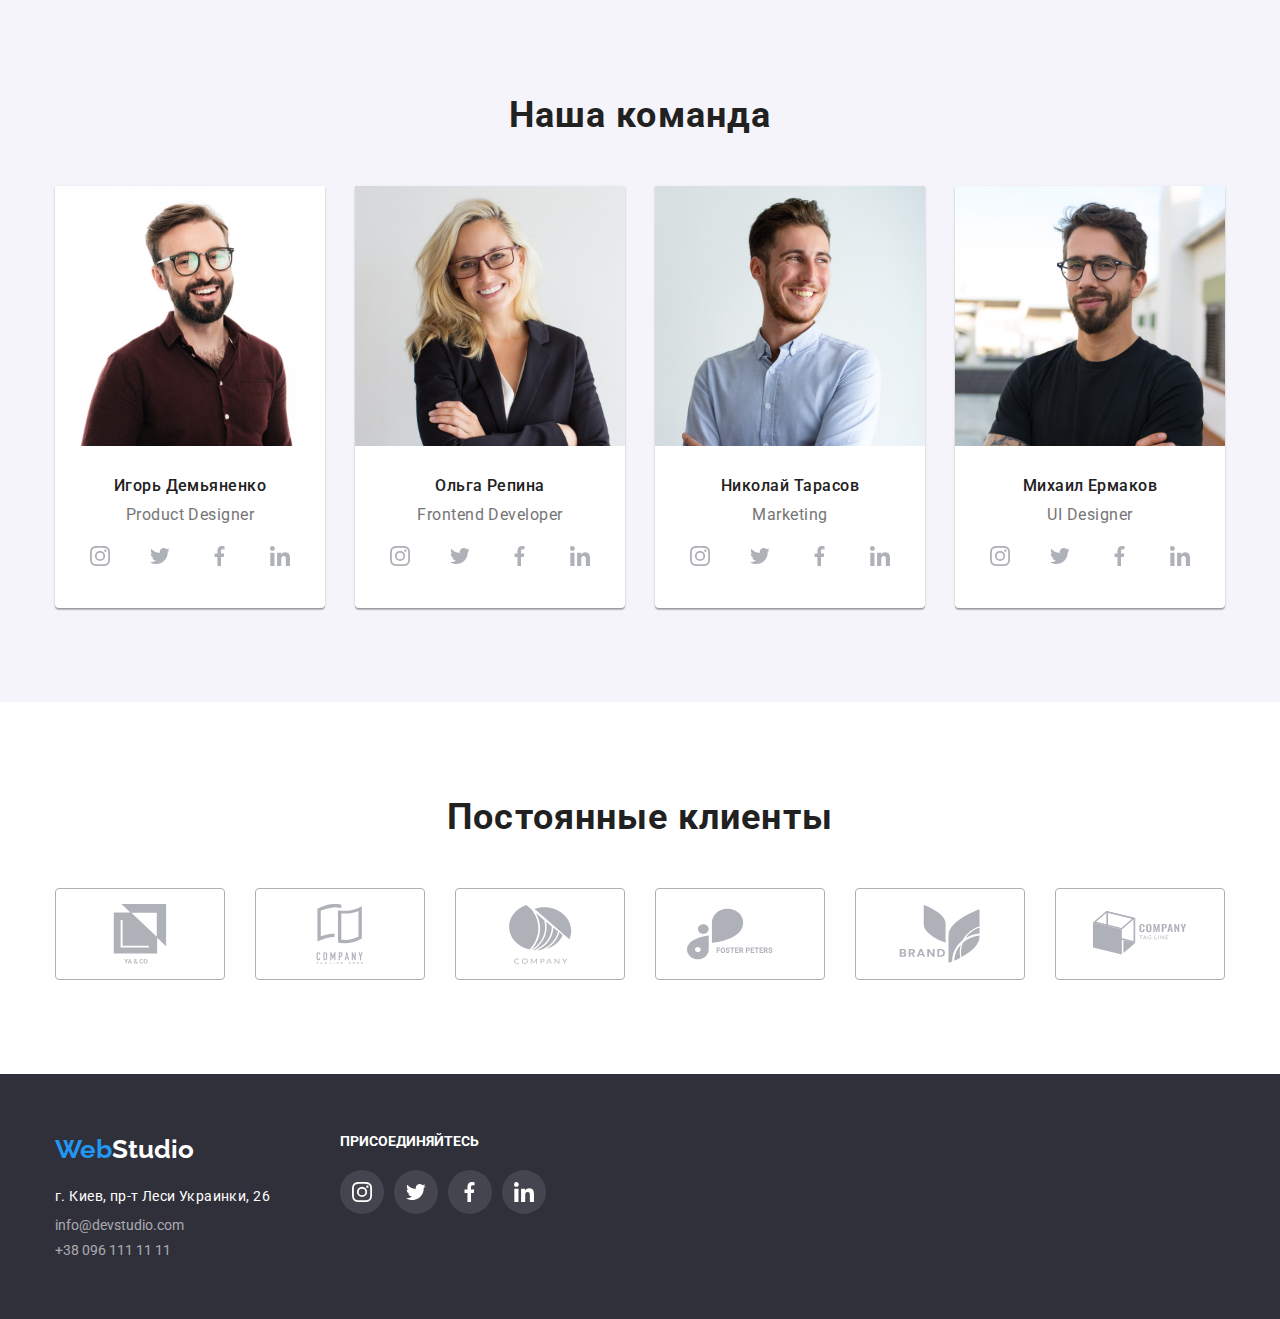
==== commit 236ce1d8: "Update index.html" ====
--- a/index.html
+++ b/index.html
@@ -60,9 +60,7 @@
       <!--Заказ услуг-->
       <section class="order">
         <div class="container">
-          <h1 class="hero-title">
-            Эффективные решения <br />для вашего бизнеса
-          </h1>
+          <h1 class="hero-title">Эффективные решения для вашего бизнеса</h1>
           <button class="order-btn" type="button">Заказать услугу</button>
         </div>
       </section>
--- a/css/style.css
+++ b/css/style.css
@@ -157,7 +157,6 @@
   height: 600px;
   margin-left: auto;
   margin-right: auto;
-  /* background: var(--background-color-secondary); */
   background-image: linear-gradient(
       to right,
       rgba(47, 48, 58, 0.4),
@@ -175,6 +174,9 @@
 }
 
 .hero-title {
+  margin-left: auto;
+  margin-right: auto;
+  width: 696px;
   font-weight: 900;
   font-size: 44px;
   line-height: 1.36;
@@ -198,7 +200,7 @@
   margin-top: 30px;
 }
 
-/* наше преимущество------ */
+/*------------ наше преимущество------ */
 .visually-hidden {
   position: absolute;
   width: 1px;
@@ -218,14 +220,32 @@
   letter-spacing: 0.03em;
   margin-bottom: 50px;
 }
+.features-icon-list {
+  display: flex;
+}
+.features-icon {
+  display: flex;
+  justify-content: center;
+  align-items: center;
+  border-radius: 4px;
+  background-color: var(--bachgroun-button-portfolio);
+  width: 270px;
+  height: 120px;
+}
+
+.features-icon:not(:last-child) {
+  margin-right: var(--section-services-gap);
+}
 
 .features {
   display: flex;
+  margin-top: var(--section-services-gap);
 }
 .features-item {
   flex-basis: calc(100% / 4);
 }
-.features-item::before {
+
+/* .features-item::before {
   display: block;
   content: "";
   background-color: var(--bachgroun-button-portfolio);
@@ -234,8 +254,8 @@
   background-position: center;
   height: 120px;
   border-radius: 4px;
-}
-.features-item:nth-child(1)::before {
+} */
+/* .features-item:nth-child(1)::before {
   background-image: url(../image/features1.png);
 }
 .features-item:nth-child(2)::before {
@@ -246,7 +266,7 @@
 }
 .features-item:nth-child(4)::before {
   background-image: url(../image/features4.png);
-}
+}  */
 
 .features-item:not(:last-child) {
   margin-right: var(--section-services-gap);
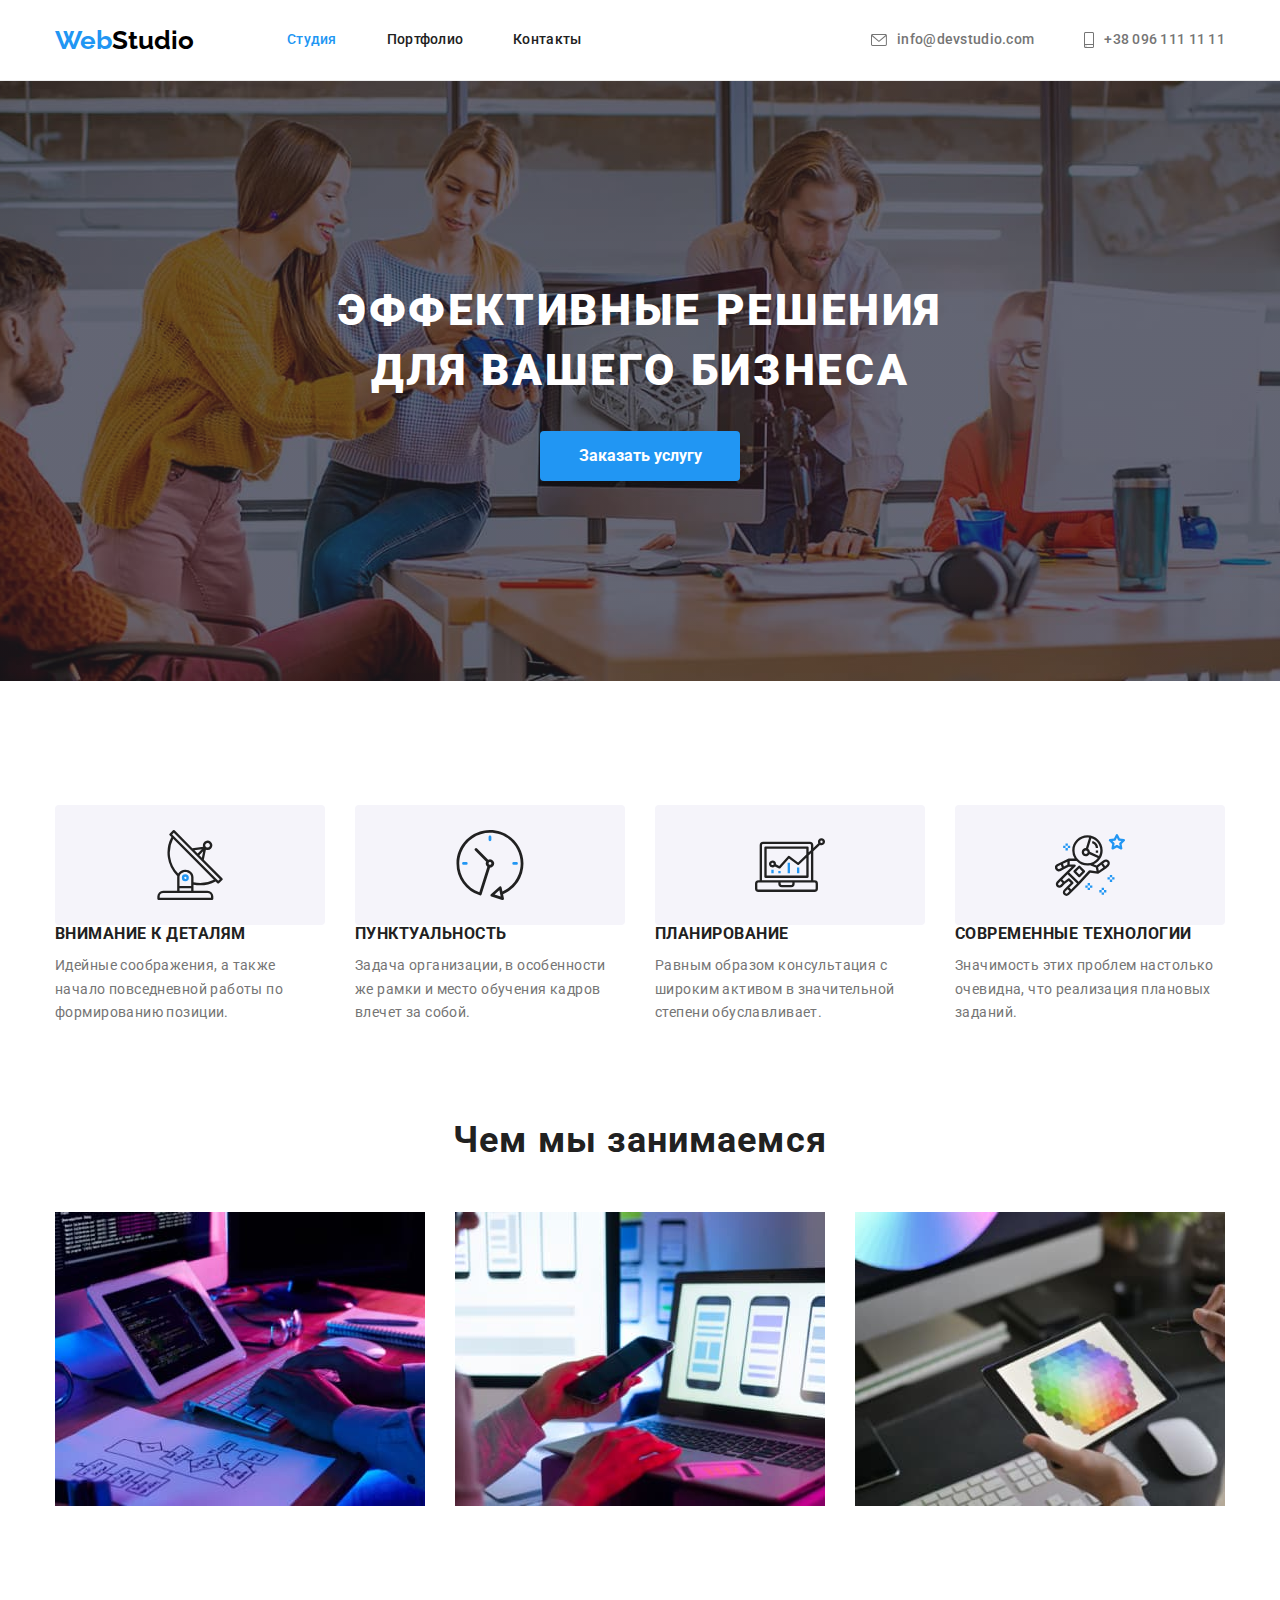
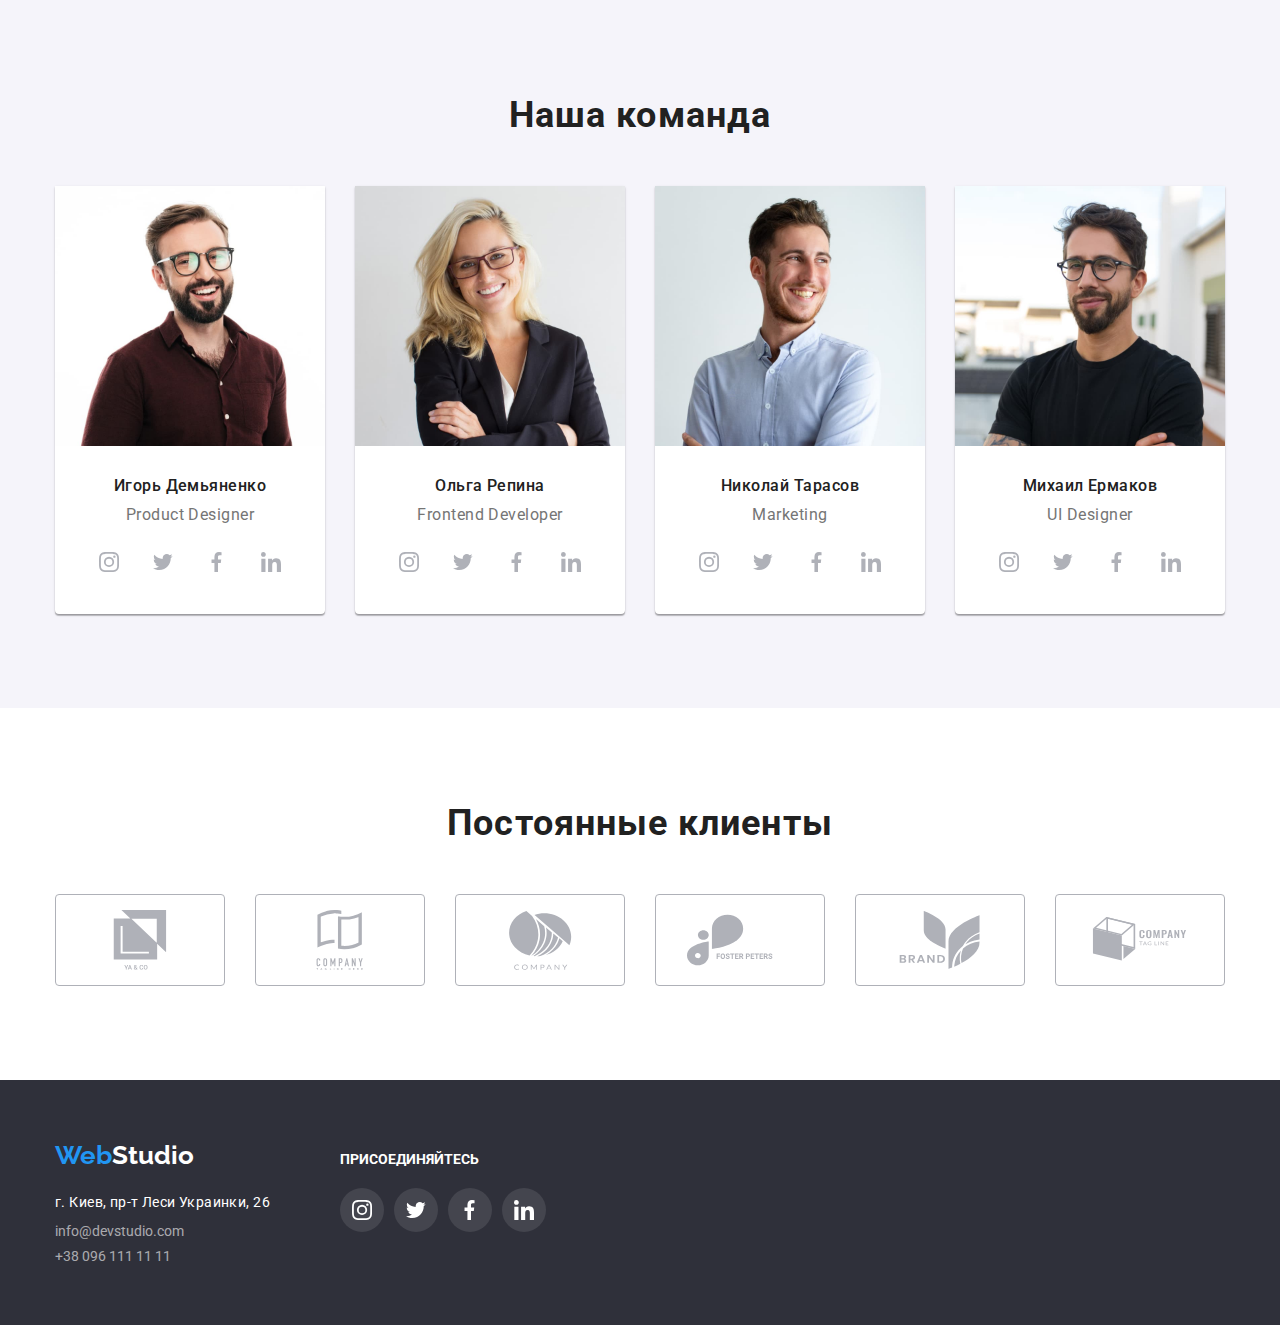
==== commit cfaf116b: "Update index.html" ====
--- a/index.html
+++ b/index.html
@@ -68,30 +68,13 @@
       <section class="section">
         <div class="container">
           <h2 class="visually-hidden">наше преимущество</h2>
-          <ul class="features-icon-list">
-            <li class="features-icon">
-              <svg width="70" height="70">
-                <use href="./image/icon.svg#icon-features1"></use>
-              </svg>
-            </li>
-            <li class="features-icon">
-              <svg width="70" height="70">
-                <use href="./image/icon.svg#icon-features2"></use>
-              </svg>
-            </li>
-            <li class="features-icon">
-              <svg width="70" height="70">
-                <use href="./image/icon.svg#icon-features3"></use>
-              </svg>
-            </li>
-            <li class="features-icon">
-              <svg width="70" height="70">
-                <use href="./image/icon.svg#icon-features4"></use>
-              </svg>
-            </li>
-          </ul>
           <ul class="features">
             <li class="features-item">
+              <div class="features-icon">
+                <svg width="70" height="70">
+                  <use href="./image/icon.svg#icon-features1"></use>
+                </svg>
+              </div>
               <h3 class="features-title">Внимание к деталям</h3>
               <p class="description">
                 Идейные соображения, а также начало повседневной работы по
@@ -99,6 +82,11 @@
               </p>
             </li>
             <li class="features-item">
+              <div class="features-icon">
+                <svg width="70" height="70">
+                  <use href="./image/icon.svg#icon-features2"></use>
+                </svg>
+              </div>
               <h3 class="features-title">Пунктуальность</h3>
               <p class="description">
                 Задача организации, в особенности же рамки и место обучения
@@ -106,6 +94,11 @@
               </p>
             </li>
             <li class="features-item">
+              <div class="features-icon">
+                <svg width="70" height="70">
+                  <use href="./image/icon.svg#icon-features3"></use>
+                </svg>
+              </div>
               <h3 class="features-title">Планирование</h3>
               <p class="description">
                 Равным образом консультация с широким активом в значительной
@@ -113,6 +106,11 @@
               </p>
             </li>
             <li class="features-item">
+              <div class="features-icon">
+                <svg width="70" height="70">
+                  <use href="./image/icon.svg#icon-features4"></use>
+                </svg>
+              </div>
               <h3 class="features-title">Современные технологии</h3>
               <p class="description">
                 Значимость этих проблем настолько очевидна, что реализация
@@ -169,28 +167,36 @@
               <div class="team-container">
                 <h3 class="team-title">Игорь Демьяненко</h3>
                 <p class="team-profession">Product Designer</p>
-                <div class="icon-list">
-                  <a class="icon-link" href="">
-                    <svg class="icon" width="20" height="20">
-                      <use href="./image/icon.svg#icon-instagram"></use>
-                    </svg>
-                  </a>
-                  <a class="icon-link" href="">
-                    <svg class="icon" width="20" height="20">
-                      <use href="./image/icon.svg#icon-twiter"></use>
-                    </svg>
-                  </a>
-                  <a class="icon-link" href="">
-                    <svg class="icon" width="20" height="20">
-                      <use href="./image/icon.svg#icon-facebook"></use>
-                    </svg>
-                  </a>
-                  <a class="icon-link" href="">
-                    <svg class="icon" width="20" height="20">
-                      <use href="./image/icon.svg#icon-linkedin"></use>
-                    </svg>
-                  </a>
-                </div>
+                <ul class="icon-list">
+                  <li class="icon-item">
+                    <a class="icon-link" href="">
+                      <svg class="icon" width="20" height="20">
+                        <use href="./image/icon.svg#icon-instagram"></use>
+                      </svg>
+                    </a>
+                  </li>
+                  <li class="icon-item">
+                    <a class="icon-link" href="">
+                      <svg class="icon" width="20" height="20">
+                        <use href="./image/icon.svg#icon-twiter"></use>
+                      </svg>
+                    </a>
+                  </li>
+                  <li class="icon-item">
+                    <a class="icon-link" href="">
+                      <svg class="icon" width="20" height="20">
+                        <use href="./image/icon.svg#icon-facebook"></use>
+                      </svg>
+                    </a>
+                  </li>
+                  <li class="icon-item">
+                    <a class="icon-link" href="">
+                      <svg class="icon" width="20" height="20">
+                        <use href="./image/icon.svg#icon-linkedin"></use>
+                      </svg>
+                    </a>
+                  </li>
+                </ul>
               </div>
             </li>
             <li class="team-item">
@@ -203,28 +209,36 @@
               <div class="team-container">
                 <h3 class="team-title">Ольга Репина</h3>
                 <p class="team-profession">Frontend Developer</p>
-                <div class="icon-list">
-                  <a class="icon-link" href="">
-                    <svg class="icon" width="20" height="20">
-                      <use href="./image/icon.svg#icon-instagram"></use>
-                    </svg>
-                  </a>
-                  <a class="icon-link" href="">
-                    <svg class="icon" width="20" height="20">
-                      <use href="./image/icon.svg#icon-twiter"></use>
-                    </svg>
-                  </a>
-                  <a class="icon-link" href="">
-                    <svg class="icon" width="20" height="20">
-                      <use href="./image/icon.svg#icon-facebook"></use>
-                    </svg>
-                  </a>
-                  <a class="icon-link" href="">
-                    <svg class="icon" width="20" height="20">
-                      <use href="./image/icon.svg#icon-linkedin"></use>
-                    </svg>
-                  </a>
-                </div>
+                <ul class="icon-list">
+                  <li class="icon-item">
+                    <a class="icon-link" href="">
+                      <svg class="icon" width="20" height="20">
+                        <use href="./image/icon.svg#icon-instagram"></use>
+                      </svg>
+                    </a>
+                  </li>
+                  <li class="icon-item">
+                    <a class="icon-link" href="">
+                      <svg class="icon" width="20" height="20">
+                        <use href="./image/icon.svg#icon-twiter"></use>
+                      </svg>
+                    </a>
+                  </li>
+                  <li class="icon-item">
+                    <a class="icon-link" href="">
+                      <svg class="icon" width="20" height="20">
+                        <use href="./image/icon.svg#icon-facebook"></use>
+                      </svg>
+                    </a>
+                  </li>
+                  <li class="icon-item">
+                    <a class="icon-link" href="">
+                      <svg class="icon" width="20" height="20">
+                        <use href="./image/icon.svg#icon-linkedin"></use>
+                      </svg>
+                    </a>
+                  </li>
+                </ul>
               </div>
             </li>
             <li class="team-item">
@@ -237,28 +251,36 @@
               <div class="team-container">
                 <h3 class="team-title">Николай Тарасов</h3>
                 <p class="team-profession">Marketing</p>
-                <div class="icon-list">
-                  <a class="icon-link" href="">
-                    <svg class="icon" width="20" height="20">
-                      <use href="./image/icon.svg#icon-instagram"></use>
-                    </svg>
-                  </a>
-                  <a class="icon-link" href="">
-                    <svg class="icon" width="20" height="20">
-                      <use href="./image/icon.svg#icon-twiter"></use>
-                    </svg>
-                  </a>
-                  <a class="icon-link" href="">
-                    <svg class="icon" width="20" height="20">
-                      <use href="./image/icon.svg#icon-facebook"></use>
-                    </svg>
-                  </a>
-                  <a class="icon-link" href="">
-                    <svg class="icon" width="20" height="20">
-                      <use href="./image/icon.svg#icon-linkedin"></use>
-                    </svg>
-                  </a>
-                </div>
+                <ul class="icon-list">
+                  <li class="icon-item">
+                    <a class="icon-link" href="">
+                      <svg class="icon" width="20" height="20">
+                        <use href="./image/icon.svg#icon-instagram"></use>
+                      </svg>
+                    </a>
+                  </li>
+                  <li class="icon-item">
+                    <a class="icon-link" href="">
+                      <svg class="icon" width="20" height="20">
+                        <use href="./image/icon.svg#icon-twiter"></use>
+                      </svg>
+                    </a>
+                  </li>
+                  <li class="icon-item">
+                    <a class="icon-link" href="">
+                      <svg class="icon" width="20" height="20">
+                        <use href="./image/icon.svg#icon-facebook"></use>
+                      </svg>
+                    </a>
+                  </li>
+                  <li class="icon-item">
+                    <a class="icon-link" href="">
+                      <svg class="icon" width="20" height="20">
+                        <use href="./image/icon.svg#icon-linkedin"></use>
+                      </svg>
+                    </a>
+                  </li>
+                </ul>
               </div>
             </li>
             <li class="team-item">
@@ -271,28 +293,36 @@
               <div class="team-container">
                 <h3 class="team-title">Михаил Ермаков</h3>
                 <p class="team-profession">UI Designer</p>
-                <div class="icon-list">
-                  <a class="icon-link" href="">
-                    <svg class="icon" width="20" height="20">
-                      <use href="./image/icon.svg#icon-instagram"></use>
-                    </svg>
-                  </a>
-                  <a class="icon-link" href="">
-                    <svg class="icon" width="20" height="20">
-                      <use href="./image/icon.svg#icon-twiter"></use>
-                    </svg>
-                  </a>
-                  <a class="icon-link" href="">
-                    <svg class="icon" width="20" height="20">
-                      <use href="./image/icon.svg#icon-facebook"></use>
-                    </svg>
-                  </a>
-                  <a class="icon-link" href="">
-                    <svg class="icon" width="20" height="20">
-                      <use href="./image/icon.svg#icon-linkedin"></use>
-                    </svg>
-                  </a>
-                </div>
+                <ul class="icon-list">
+                  <li class="icon-item">
+                    <a class="icon-link" href="">
+                      <svg class="icon" width="20" height="20">
+                        <use href="./image/icon.svg#icon-instagram"></use>
+                      </svg>
+                    </a>
+                  </li>
+                  <li class="icon-item">
+                    <a class="icon-link" href="">
+                      <svg class="icon" width="20" height="20">
+                        <use href="./image/icon.svg#icon-twiter"></use>
+                      </svg>
+                    </a>
+                  </li>
+                  <li class="icon-item">
+                    <a class="icon-link" href="">
+                      <svg class="icon" width="20" height="20">
+                        <use href="./image/icon.svg#icon-facebook"></use>
+                      </svg>
+                    </a>
+                  </li>
+                  <li class="icon-item">
+                    <a class="icon-link" href="">
+                      <svg class="icon" width="20" height="20">
+                        <use href="./image/icon.svg#icon-linkedin"></use>
+                      </svg>
+                    </a>
+                  </li>
+                </ul>
               </div>
             </li>
           </ul>
@@ -377,28 +407,28 @@
         <div class="footer-social">
           <strong class="strong">ПРИСОЕДИНЯЙТЕСЬ</strong>
           <ul class="footer-list">
-            <li>
+            <li class="footer-item">
               <a class="footer-soc-link" href="">
                 <svg width="20" height="20">
                   <use href="./image/icon.svg#icon-instagram"></use>
                 </svg>
               </a>
             </li>
-            <li>
+            <li class="footer-item">
               <a class="footer-soc-link" href="">
                 <svg width="20" height="20">
                   <use href="./image/icon.svg#icon-twiter"></use>
                 </svg>
               </a>
             </li>
-            <li>
+            <li class="footer-item">
               <a class="footer-soc-link" href="">
                 <svg width="20" height="20">
                   <use href="./image/icon.svg#icon-facebook"></use>
                 </svg>
               </a>
             </li>
-            <li>
+            <li class="footer-item">
               <a class="footer-soc-link" href="">
                 <svg width="20" height="20">
                   <use href="./image/icon.svg#icon-linkedin"></use>
--- a/css/style.css
+++ b/css/style.css
@@ -110,21 +110,22 @@
 .icon-list {
   display: flex;
   justify-content: center;
+  margin-top: 16px;
+}
+.icon-item:not(:last-child) {
+  margin-right: 10px;
 }
 .icon-link {
   display: flex;
   justify-content: center;
   align-items: center;
-  margin-top: 10px;
+  /* margin-top: 10px; */
   border-radius: 22px;
   height: 44px;
   width: 44px;
   background-color: var(--primary-white-color);
   fill: var(--icon-background);
 }
-.icon-link:not(:last-child) {
-  margin-right: 16px;
-}
 
 .icon-link:hover,
 .icon-link:focus {
@@ -135,6 +136,7 @@
 /* Header contacts */
 .header-contacts {
   display: flex;
+  align-items: center;
   margin-left: auto;
 }
 
@@ -142,6 +144,8 @@
   margin-left: 50px;
 }
 .header-contacts-link {
+  display: flex;
+  align-items: center;
   color: var(--primary-text-color);
   font-weight: 500;
   letter-spacing: 0.02em;
@@ -220,9 +224,7 @@
   letter-spacing: 0.03em;
   margin-bottom: 50px;
 }
-.features-icon-list {
-  display: flex;
-}
+
 .features-icon {
   display: flex;
   justify-content: center;
@@ -233,10 +235,6 @@
   height: 120px;
 }
 
-.features-icon:not(:last-child) {
-  margin-right: var(--section-services-gap);
-}
-
 .features {
   display: flex;
   margin-top: var(--section-services-gap);
@@ -244,29 +242,6 @@
 .features-item {
   flex-basis: calc(100% / 4);
 }
-
-/* .features-item::before {
-  display: block;
-  content: "";
-  background-color: var(--bachgroun-button-portfolio);
-  background-repeat: no-repeat;
-  background-size: 70px 70px;
-  background-position: center;
-  height: 120px;
-  border-radius: 4px;
-} */
-/* .features-item:nth-child(1)::before {
-  background-image: url(../image/features1.png);
-}
-.features-item:nth-child(2)::before {
-  background-image: url(../image/features2.png);
-}
-.features-item:nth-child(3)::before {
-  background-image: url(../image/features3.png);
-}
-.features-item:nth-child(4)::before {
-  background-image: url(../image/features4.png);
-}  */
 
 .features-item:not(:last-child) {
   margin-right: var(--section-services-gap);
@@ -364,6 +339,7 @@
 }
 .footer-block {
   display: flex;
+  align-items: baseline;
 }
 .footer-address {
   margin-right: 70px;
@@ -375,12 +351,14 @@
   display: flex;
   margin-top: 20px;
 }
+.footer-item:not(:last-child) {
+  margin-right: 10px;
+}
 
 .footer-soc-link {
   display: flex;
   justify-content: center;
   align-items: center;
-  margin-right: 10px;
   border-radius: 22px;
   height: 44px;
   width: 44px;
